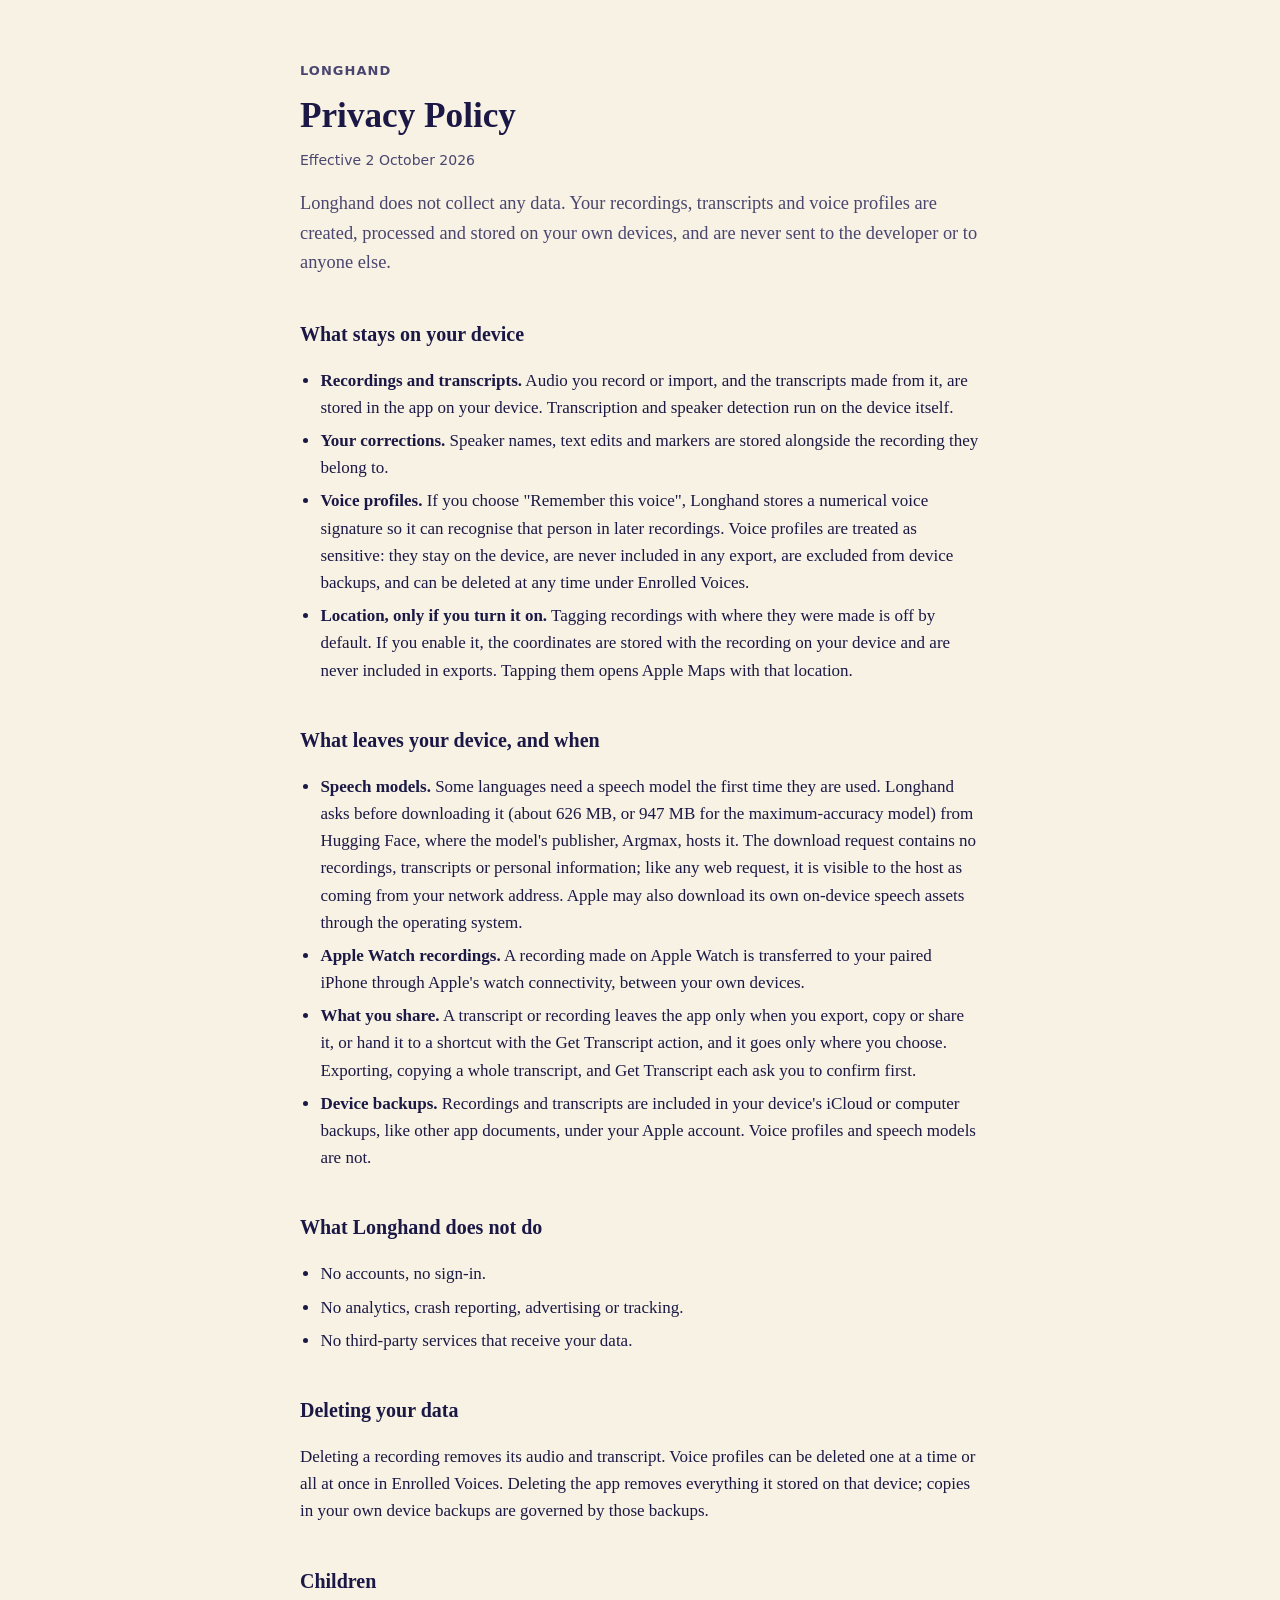
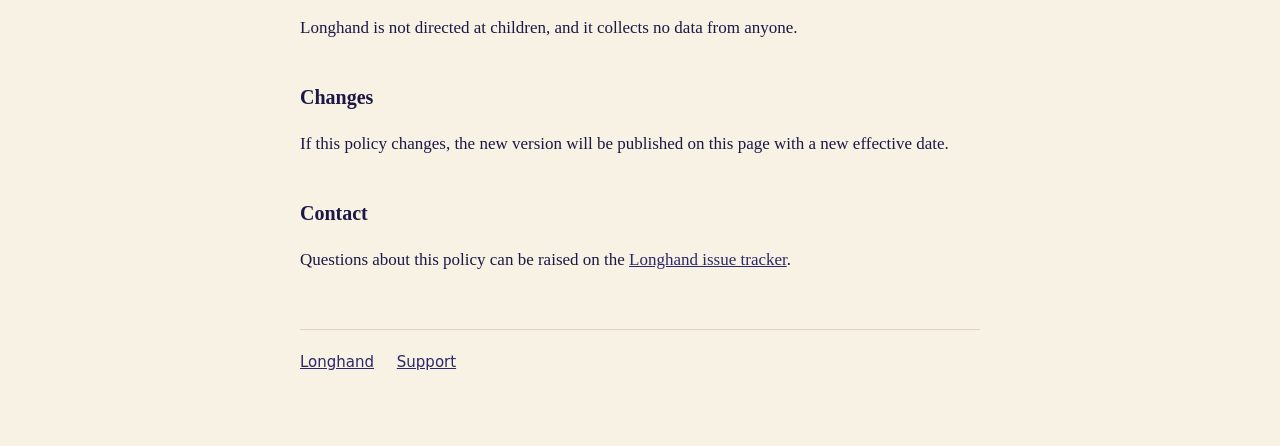
==== site/privacy/index.html @ 14a0d052 "Longhand, an on-device transcription app Records or imports a conversation and gives back a transcri" ====
<!doctype html>
<html lang="en">
<head>
<meta charset="utf-8">
<meta name="viewport" content="width=device-width, initial-scale=1">
<title>Longhand Privacy Policy</title>
<link rel="stylesheet" href="../style.css">
</head>
<body>
<main>
  <header>
    <a class="mark" href="../">Longhand</a>
    <h1>Privacy Policy</h1>
    <p class="updated">Effective 2 October 2026</p>
    <p class="lede">Longhand does not collect any data. Your recordings, transcripts and voice profiles are created, processed and stored on your own devices, and are never sent to the developer or to anyone else.</p>
  </header>

  <h2>What stays on your device</h2>
  <ul>
    <li><strong>Recordings and transcripts.</strong> Audio you record or import, and the transcripts made from it, are stored in the app on your device. Transcription and speaker detection run on the device itself.</li>
    <li><strong>Your corrections.</strong> Speaker names, text edits and markers are stored alongside the recording they belong to.</li>
    <li><strong>Voice profiles.</strong> If you choose "Remember this voice", Longhand stores a numerical voice signature so it can recognise that person in later recordings. Voice profiles are treated as sensitive: they stay on the device, are never included in any export, are excluded from device backups, and can be deleted at any time under Enrolled Voices.</li>
    <li><strong>Location, only if you turn it on.</strong> Tagging recordings with where they were made is off by default. If you enable it, the coordinates are stored with the recording on your device and are never included in exports. Tapping them opens Apple Maps with that location.</li>
  </ul>

  <h2>What leaves your device, and when</h2>
  <ul>
    <li><strong>Speech models.</strong> Some languages need a speech model the first time they are used. Longhand asks before downloading it (about 626 MB, or 947 MB for the maximum-accuracy model) from Hugging Face, where the model's publisher, Argmax, hosts it. The download request contains no recordings, transcripts or personal information; like any web request, it is visible to the host as coming from your network address. Apple may also download its own on-device speech assets through the operating system.</li>
    <li><strong>Apple Watch recordings.</strong> A recording made on Apple Watch is transferred to your paired iPhone through Apple's watch connectivity, between your own devices.</li>
    <li><strong>What you share.</strong> A transcript or recording leaves the app only when you export, copy or share it, or hand it to a shortcut with the Get Transcript action, and it goes only where you choose. Exporting, copying a whole transcript, and Get Transcript each ask you to confirm first.</li>
    <li><strong>Device backups.</strong> Recordings and transcripts are included in your device's iCloud or computer backups, like other app documents, under your Apple account. Voice profiles and speech models are not.</li>
  </ul>

  <h2>What Longhand does not do</h2>
  <ul>
    <li>No accounts, no sign-in.</li>
    <li>No analytics, crash reporting, advertising or tracking.</li>
    <li>No third-party services that receive your data.</li>
  </ul>

  <h2>Deleting your data</h2>
  <p>Deleting a recording removes its audio and transcript. Voice profiles can be deleted one at a time or all at once in Enrolled Voices. Deleting the app removes everything it stored on that device; copies in your own device backups are governed by those backups.</p>

  <h2>Children</h2>
  <p>Longhand is not directed at children, and it collects no data from anyone.</p>

  <h2>Changes</h2>
  <p>If this policy changes, the new version will be published on this page with a new effective date.</p>

  <h2>Contact</h2>
  <p>Questions about this policy can be raised on the <a href="https://github.com/shpala/Longhand-Transcribe/issues">Longhand issue tracker</a>.</p>

  <nav>
    <a href="../">Longhand</a>
    <a href="../support/">Support</a>
  </nav>
</main>
</body>
</html>
---- site/style.css ----
:root {
  --ground: #f7f2e3;
  --ink: #1b1846;
  --muted: #4a4670;
  --rule: #ddd5bd;
  --accent: #2b2768;
  color-scheme: light;
}
@media (prefers-color-scheme: dark) {
  :root {
    --ground: #1b1846;
    --ink: #f7f2e3;
    --muted: #c9c3dd;
    --rule: #3a3670;
    --accent: #f7f2e3;
    color-scheme: dark;
  }
}
* { box-sizing: border-box; }
body {
  margin: 0;
  background: var(--ground);
  color: var(--ink);
  font: 17px/1.6 ui-serif, "New York", Georgia, serif;
  padding: 0 20px;
}
main { max-width: 680px; margin: 0 auto; padding: 56px 0 72px; }
header { margin-bottom: 40px; }
.mark {
  font: 600 13px/1 -apple-system, system-ui, sans-serif;
  letter-spacing: .08em;
  text-transform: uppercase;
  color: var(--muted);
  text-decoration: none;
}
h1 { font-size: 2.2rem; line-height: 1.2; margin: 12px 0 8px; }
h2 { font-size: 1.25rem; margin: 40px 0 8px; }
p, li { color: var(--ink); }
.lede { font-size: 1.15rem; color: var(--muted); }
.updated { font: 14px/1.4 -apple-system, system-ui, sans-serif; color: var(--muted); }
a { color: var(--accent); }
ul { padding-left: 1.2em; }
li { margin: 6px 0; }
nav { margin-top: 56px; padding-top: 20px; border-top: 1px solid var(--rule);
      font: 15px/1.6 -apple-system, system-ui, sans-serif; }
nav a { margin-right: 18px; }
dt { font-weight: 600; margin-top: 18px; }
dd { margin: 4px 0 0; }
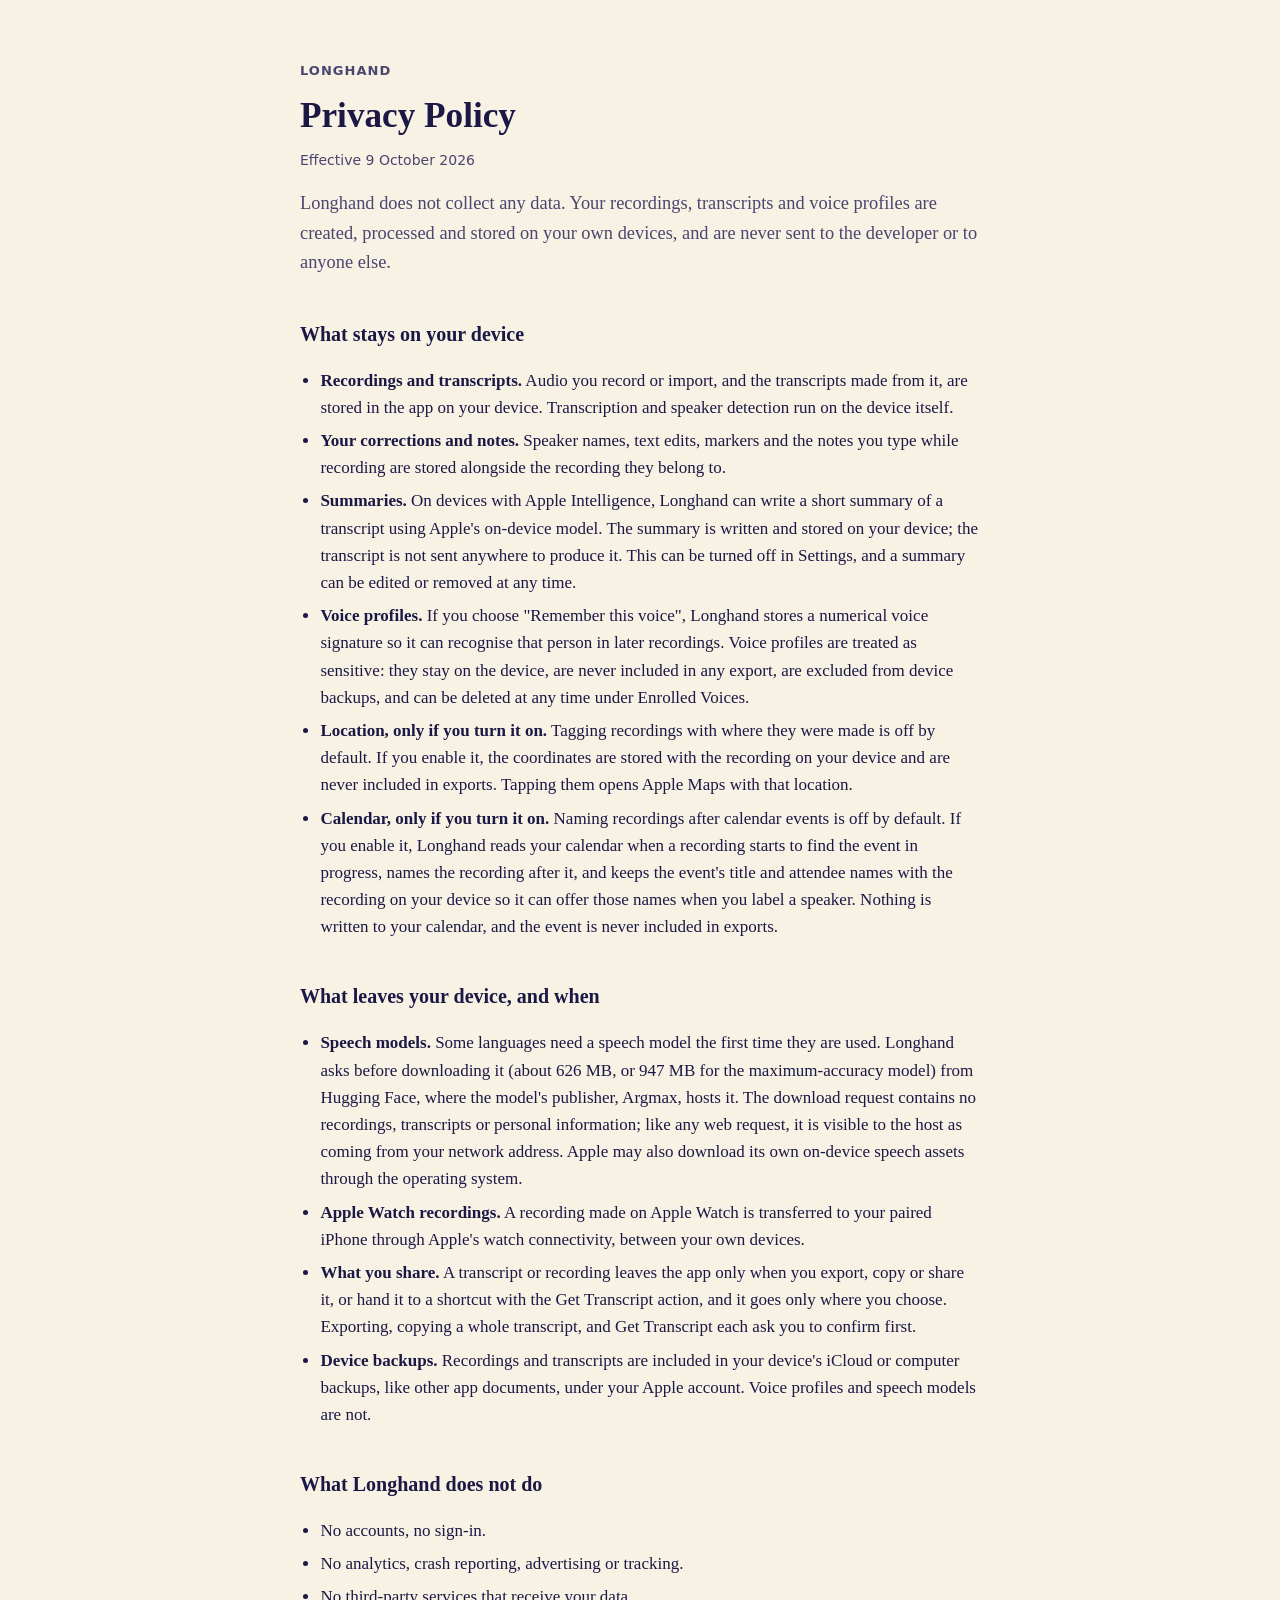
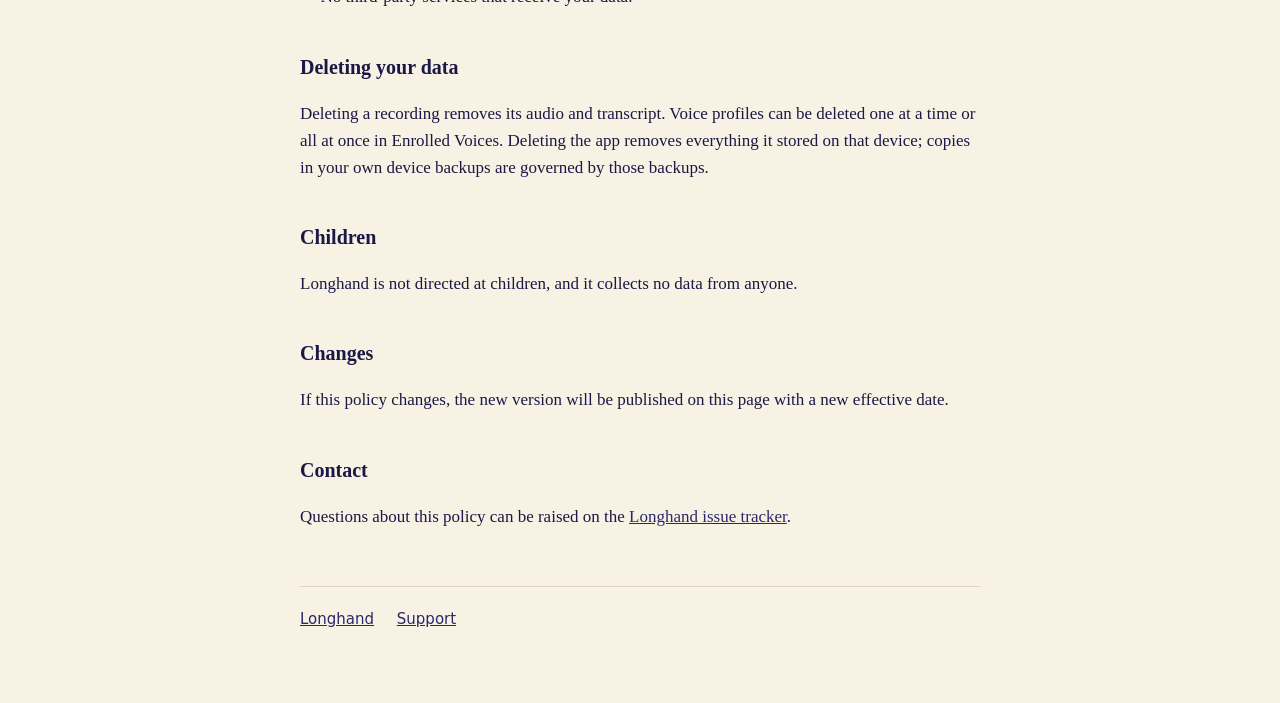
==== commit 9a547fca: "Notes while recording, on-device summaries, calendar titles, a hold for heat and Low Power Mode A no" ====
--- a/site/privacy/index.html
+++ b/site/privacy/index.html
@@ -11,16 +11,18 @@
   <header>
     <a class="mark" href="../">Longhand</a>
     <h1>Privacy Policy</h1>
-    <p class="updated">Effective 2 October 2026</p>
+    <p class="updated">Effective 9 October 2026</p>
     <p class="lede">Longhand does not collect any data. Your recordings, transcripts and voice profiles are created, processed and stored on your own devices, and are never sent to the developer or to anyone else.</p>
   </header>
 
   <h2>What stays on your device</h2>
   <ul>
     <li><strong>Recordings and transcripts.</strong> Audio you record or import, and the transcripts made from it, are stored in the app on your device. Transcription and speaker detection run on the device itself.</li>
-    <li><strong>Your corrections.</strong> Speaker names, text edits and markers are stored alongside the recording they belong to.</li>
+    <li><strong>Your corrections and notes.</strong> Speaker names, text edits, markers and the notes you type while recording are stored alongside the recording they belong to.</li>
+    <li><strong>Summaries.</strong> On devices with Apple Intelligence, Longhand can write a short summary of a transcript using Apple's on-device model. The summary is written and stored on your device; the transcript is not sent anywhere to produce it. This can be turned off in Settings, and a summary can be edited or removed at any time.</li>
     <li><strong>Voice profiles.</strong> If you choose "Remember this voice", Longhand stores a numerical voice signature so it can recognise that person in later recordings. Voice profiles are treated as sensitive: they stay on the device, are never included in any export, are excluded from device backups, and can be deleted at any time under Enrolled Voices.</li>
     <li><strong>Location, only if you turn it on.</strong> Tagging recordings with where they were made is off by default. If you enable it, the coordinates are stored with the recording on your device and are never included in exports. Tapping them opens Apple Maps with that location.</li>
+    <li><strong>Calendar, only if you turn it on.</strong> Naming recordings after calendar events is off by default. If you enable it, Longhand reads your calendar when a recording starts to find the event in progress, names the recording after it, and keeps the event's title and attendee names with the recording on your device so it can offer those names when you label a speaker. Nothing is written to your calendar, and the event is never included in exports.</li>
   </ul>
 
   <h2>What leaves your device, and when</h2>
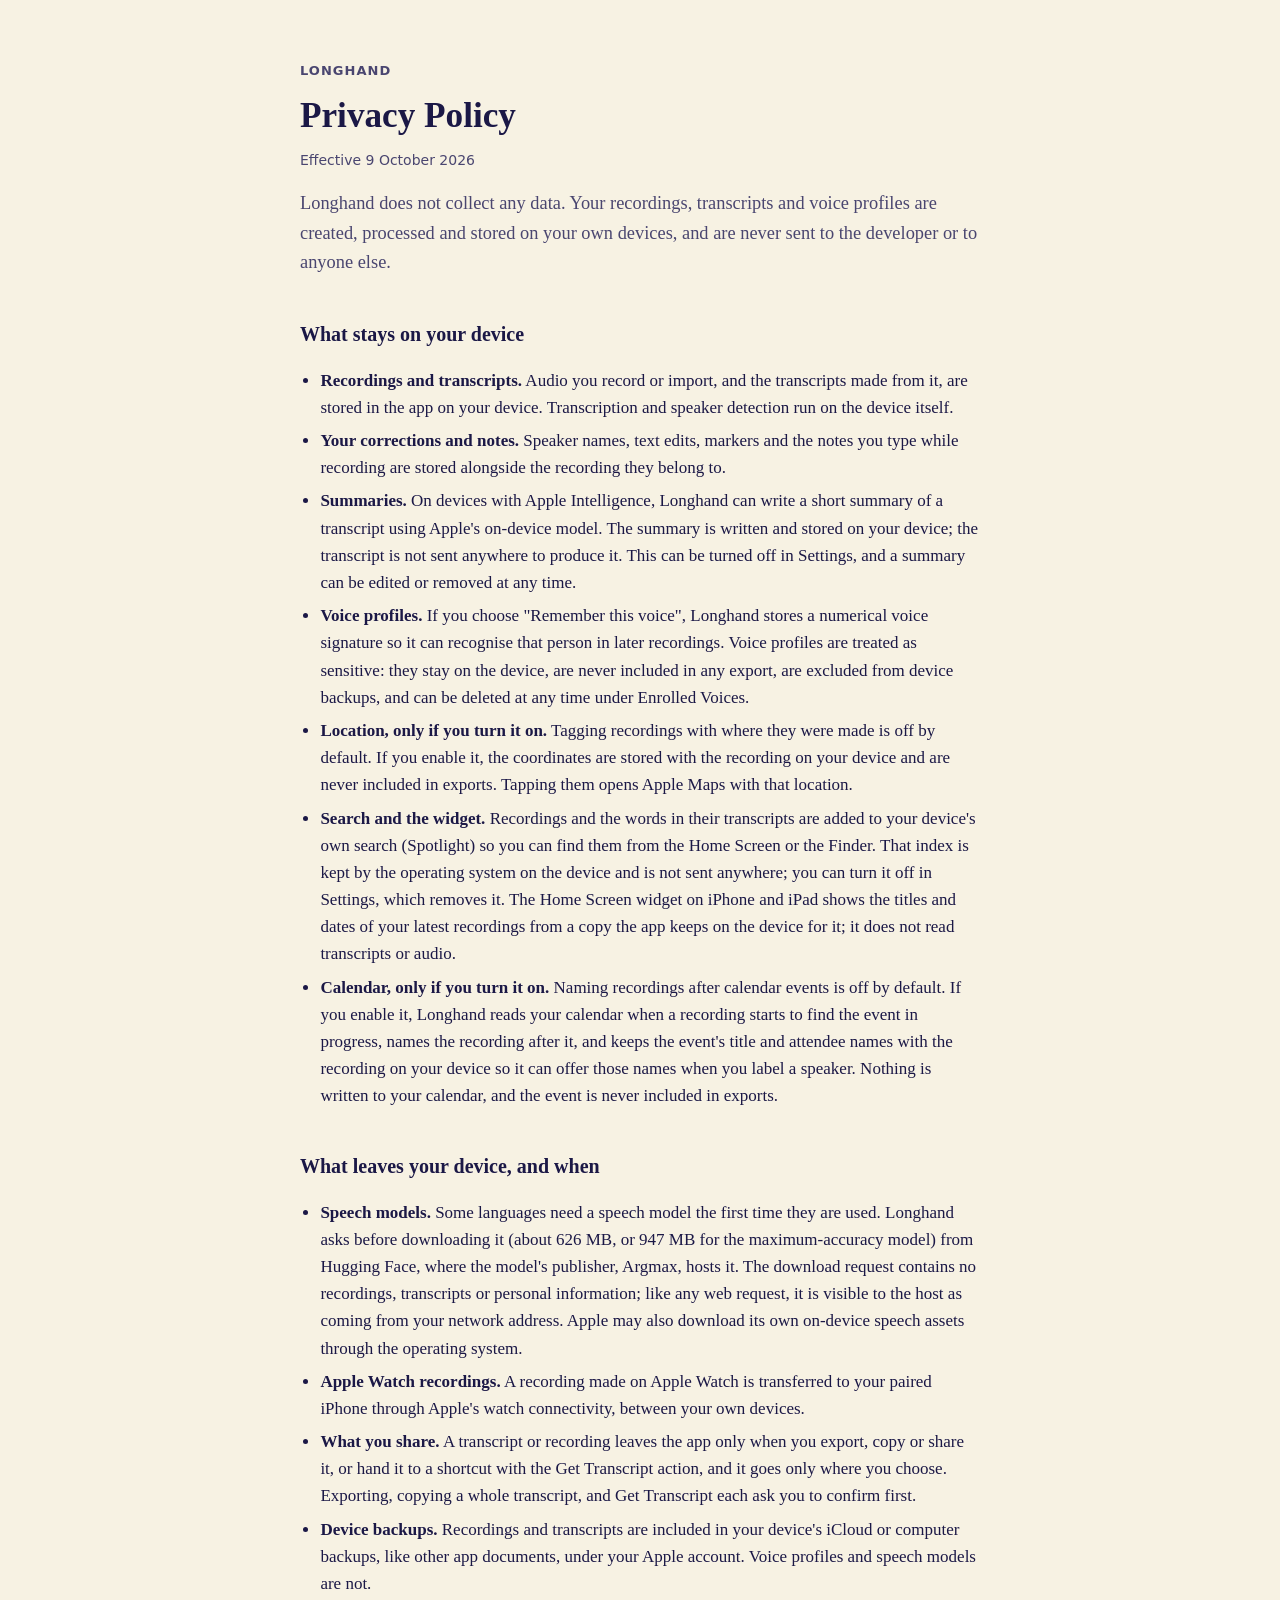
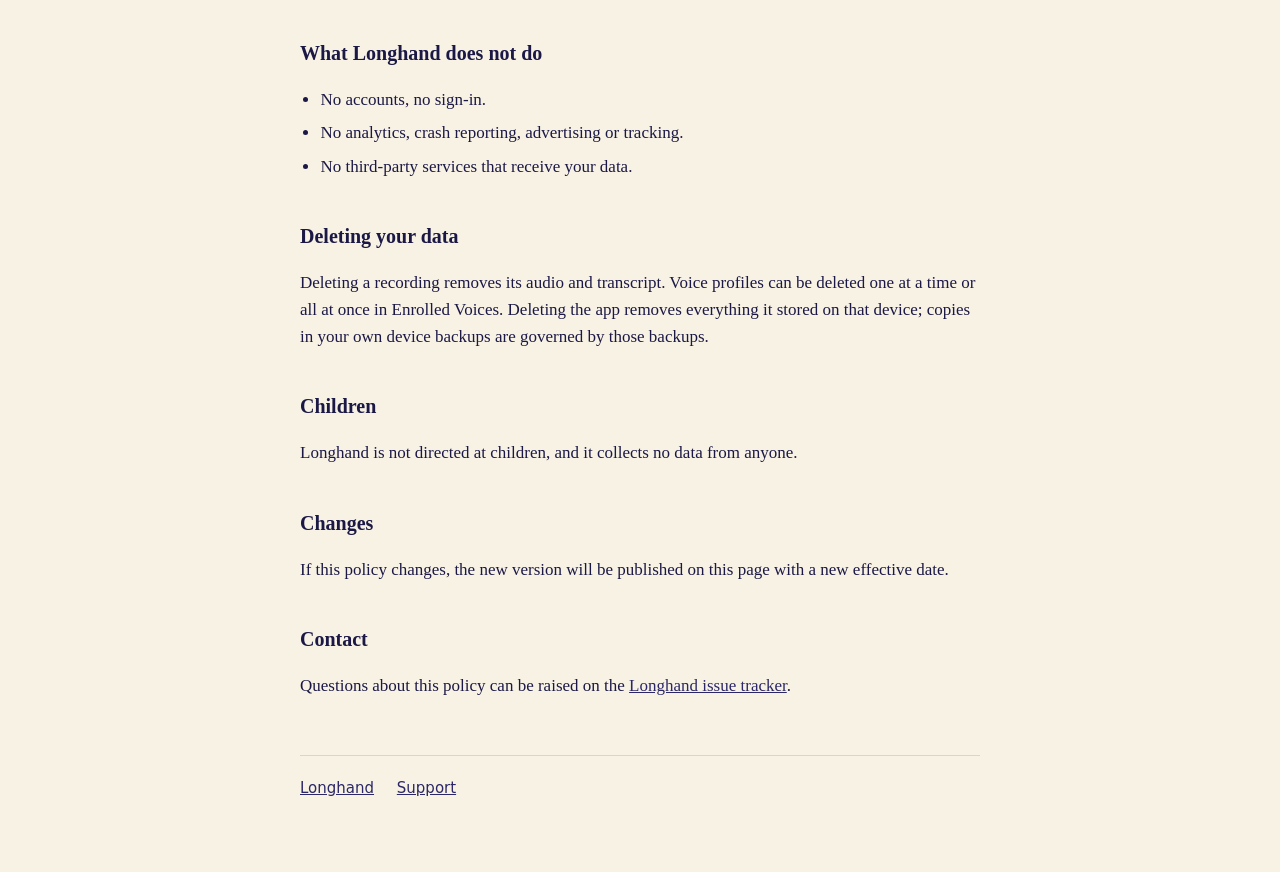
==== commit fa4893d4: "Editable markers, named exports, split and undo, Spotlight, a widget, iPad windows, and the Mac catc" ====
--- a/site/privacy/index.html
+++ b/site/privacy/index.html
@@ -22,6 +22,7 @@
     <li><strong>Summaries.</strong> On devices with Apple Intelligence, Longhand can write a short summary of a transcript using Apple's on-device model. The summary is written and stored on your device; the transcript is not sent anywhere to produce it. This can be turned off in Settings, and a summary can be edited or removed at any time.</li>
     <li><strong>Voice profiles.</strong> If you choose "Remember this voice", Longhand stores a numerical voice signature so it can recognise that person in later recordings. Voice profiles are treated as sensitive: they stay on the device, are never included in any export, are excluded from device backups, and can be deleted at any time under Enrolled Voices.</li>
     <li><strong>Location, only if you turn it on.</strong> Tagging recordings with where they were made is off by default. If you enable it, the coordinates are stored with the recording on your device and are never included in exports. Tapping them opens Apple Maps with that location.</li>
+    <li><strong>Search and the widget.</strong> Recordings and the words in their transcripts are added to your device's own search (Spotlight) so you can find them from the Home Screen or the Finder. That index is kept by the operating system on the device and is not sent anywhere; you can turn it off in Settings, which removes it. The Home Screen widget on iPhone and iPad shows the titles and dates of your latest recordings from a copy the app keeps on the device for it; it does not read transcripts or audio.</li>
     <li><strong>Calendar, only if you turn it on.</strong> Naming recordings after calendar events is off by default. If you enable it, Longhand reads your calendar when a recording starts to find the event in progress, names the recording after it, and keeps the event's title and attendee names with the recording on your device so it can offer those names when you label a speaker. Nothing is written to your calendar, and the event is never included in exports.</li>
   </ul>
 
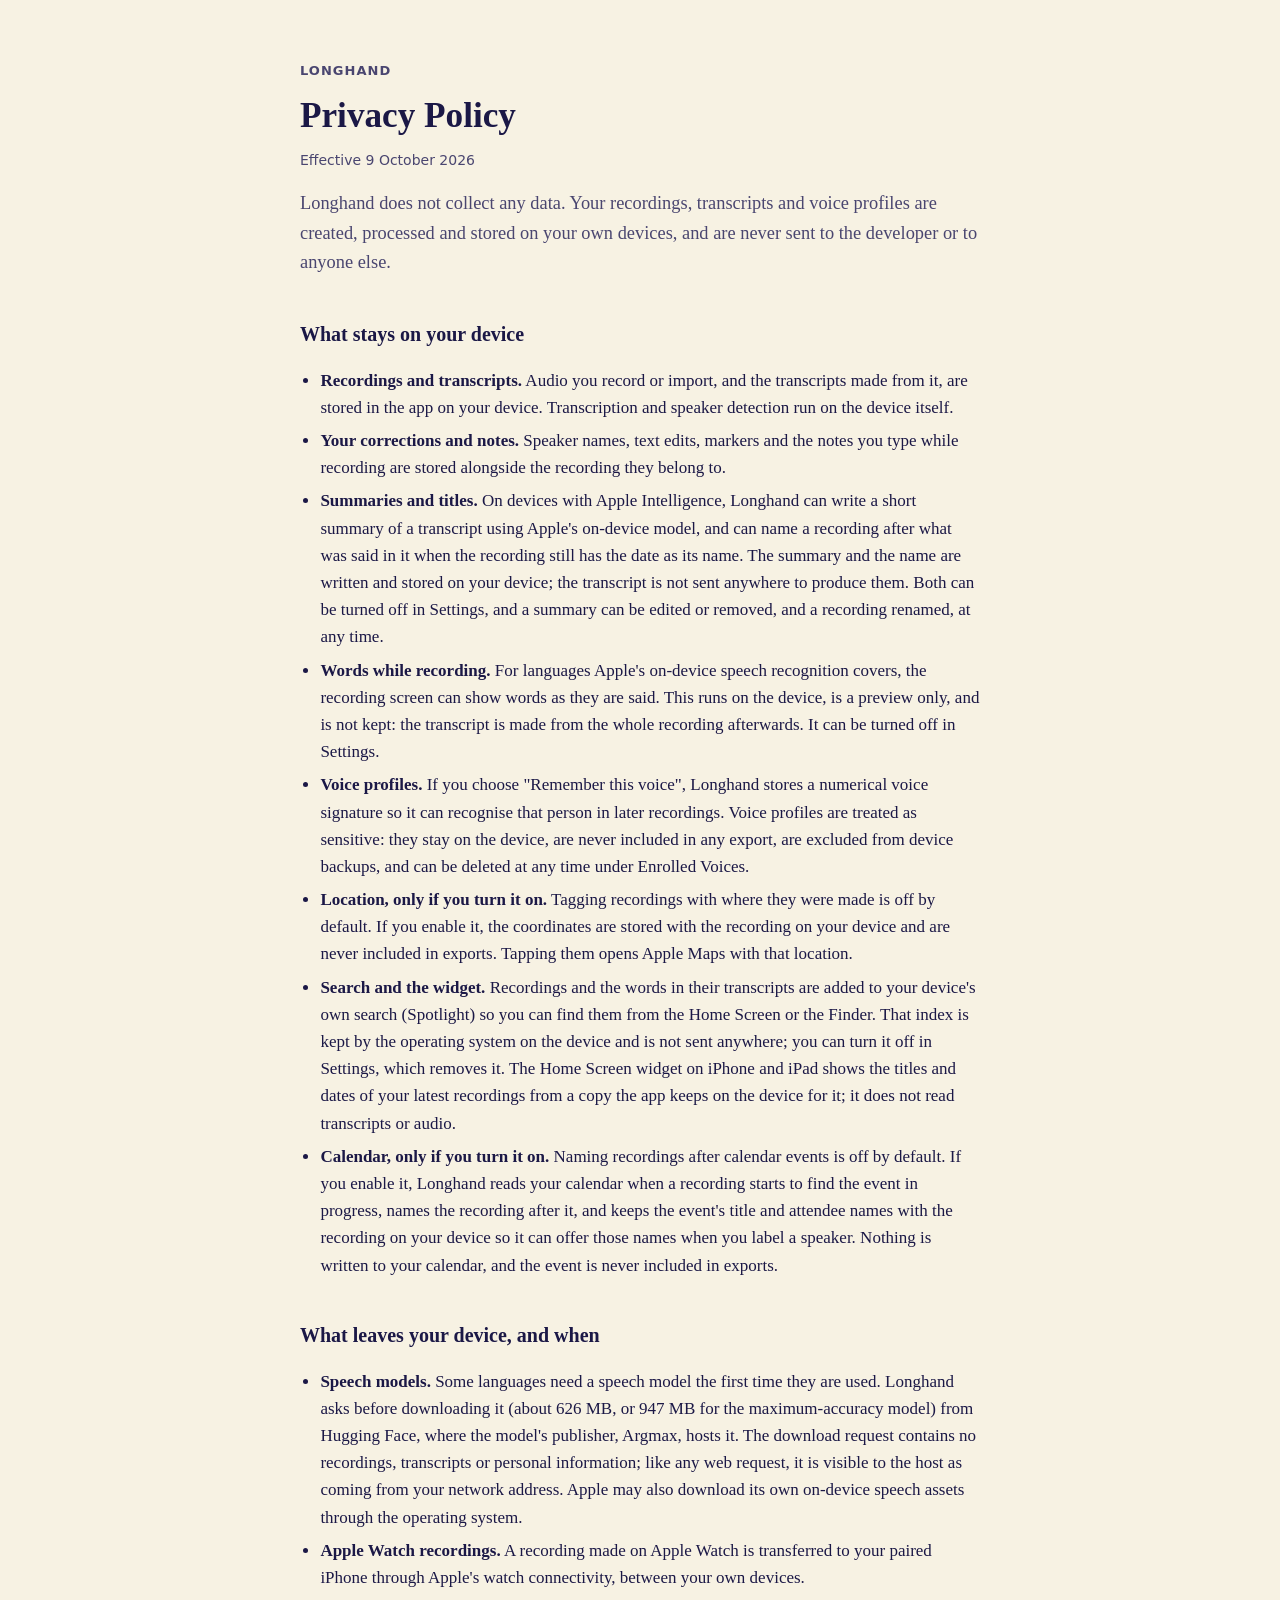
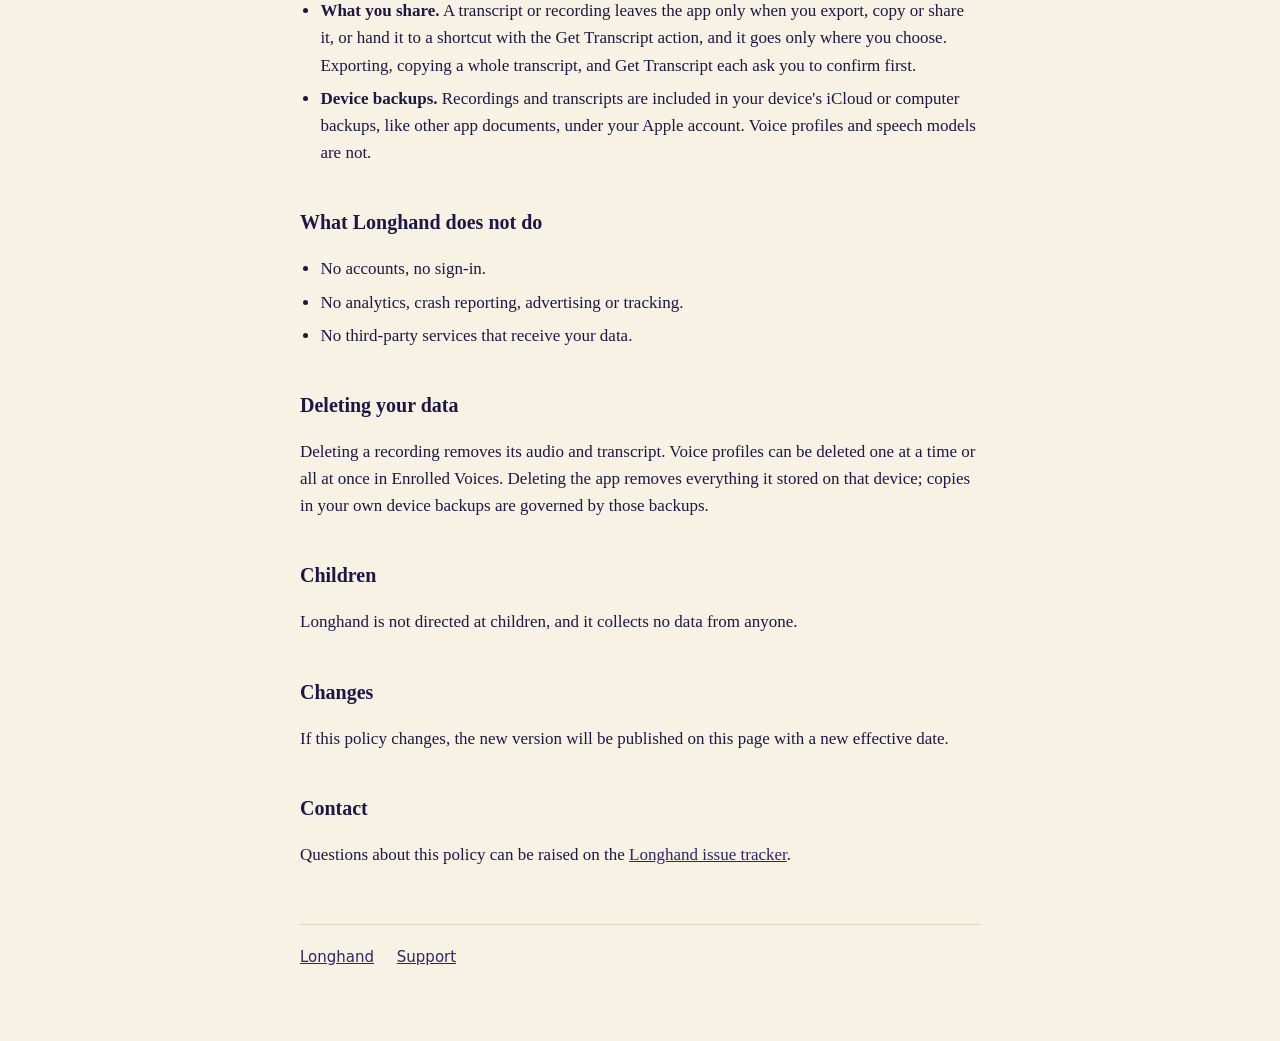
==== commit 69db92d1: "Words as they are said, and recordings named by their summary The record sheet shows a live preview " ====
--- a/site/privacy/index.html
+++ b/site/privacy/index.html
@@ -19,7 +19,8 @@
   <ul>
     <li><strong>Recordings and transcripts.</strong> Audio you record or import, and the transcripts made from it, are stored in the app on your device. Transcription and speaker detection run on the device itself.</li>
     <li><strong>Your corrections and notes.</strong> Speaker names, text edits, markers and the notes you type while recording are stored alongside the recording they belong to.</li>
-    <li><strong>Summaries.</strong> On devices with Apple Intelligence, Longhand can write a short summary of a transcript using Apple's on-device model. The summary is written and stored on your device; the transcript is not sent anywhere to produce it. This can be turned off in Settings, and a summary can be edited or removed at any time.</li>
+    <li><strong>Summaries and titles.</strong> On devices with Apple Intelligence, Longhand can write a short summary of a transcript using Apple's on-device model, and can name a recording after what was said in it when the recording still has the date as its name. The summary and the name are written and stored on your device; the transcript is not sent anywhere to produce them. Both can be turned off in Settings, and a summary can be edited or removed, and a recording renamed, at any time.</li>
+    <li><strong>Words while recording.</strong> For languages Apple's on-device speech recognition covers, the recording screen can show words as they are said. This runs on the device, is a preview only, and is not kept: the transcript is made from the whole recording afterwards. It can be turned off in Settings.</li>
     <li><strong>Voice profiles.</strong> If you choose "Remember this voice", Longhand stores a numerical voice signature so it can recognise that person in later recordings. Voice profiles are treated as sensitive: they stay on the device, are never included in any export, are excluded from device backups, and can be deleted at any time under Enrolled Voices.</li>
     <li><strong>Location, only if you turn it on.</strong> Tagging recordings with where they were made is off by default. If you enable it, the coordinates are stored with the recording on your device and are never included in exports. Tapping them opens Apple Maps with that location.</li>
     <li><strong>Search and the widget.</strong> Recordings and the words in their transcripts are added to your device's own search (Spotlight) so you can find them from the Home Screen or the Finder. That index is kept by the operating system on the device and is not sent anywhere; you can turn it off in Settings, which removes it. The Home Screen widget on iPhone and iPad shows the titles and dates of your latest recordings from a copy the app keeps on the device for it; it does not read transcripts or audio.</li>
